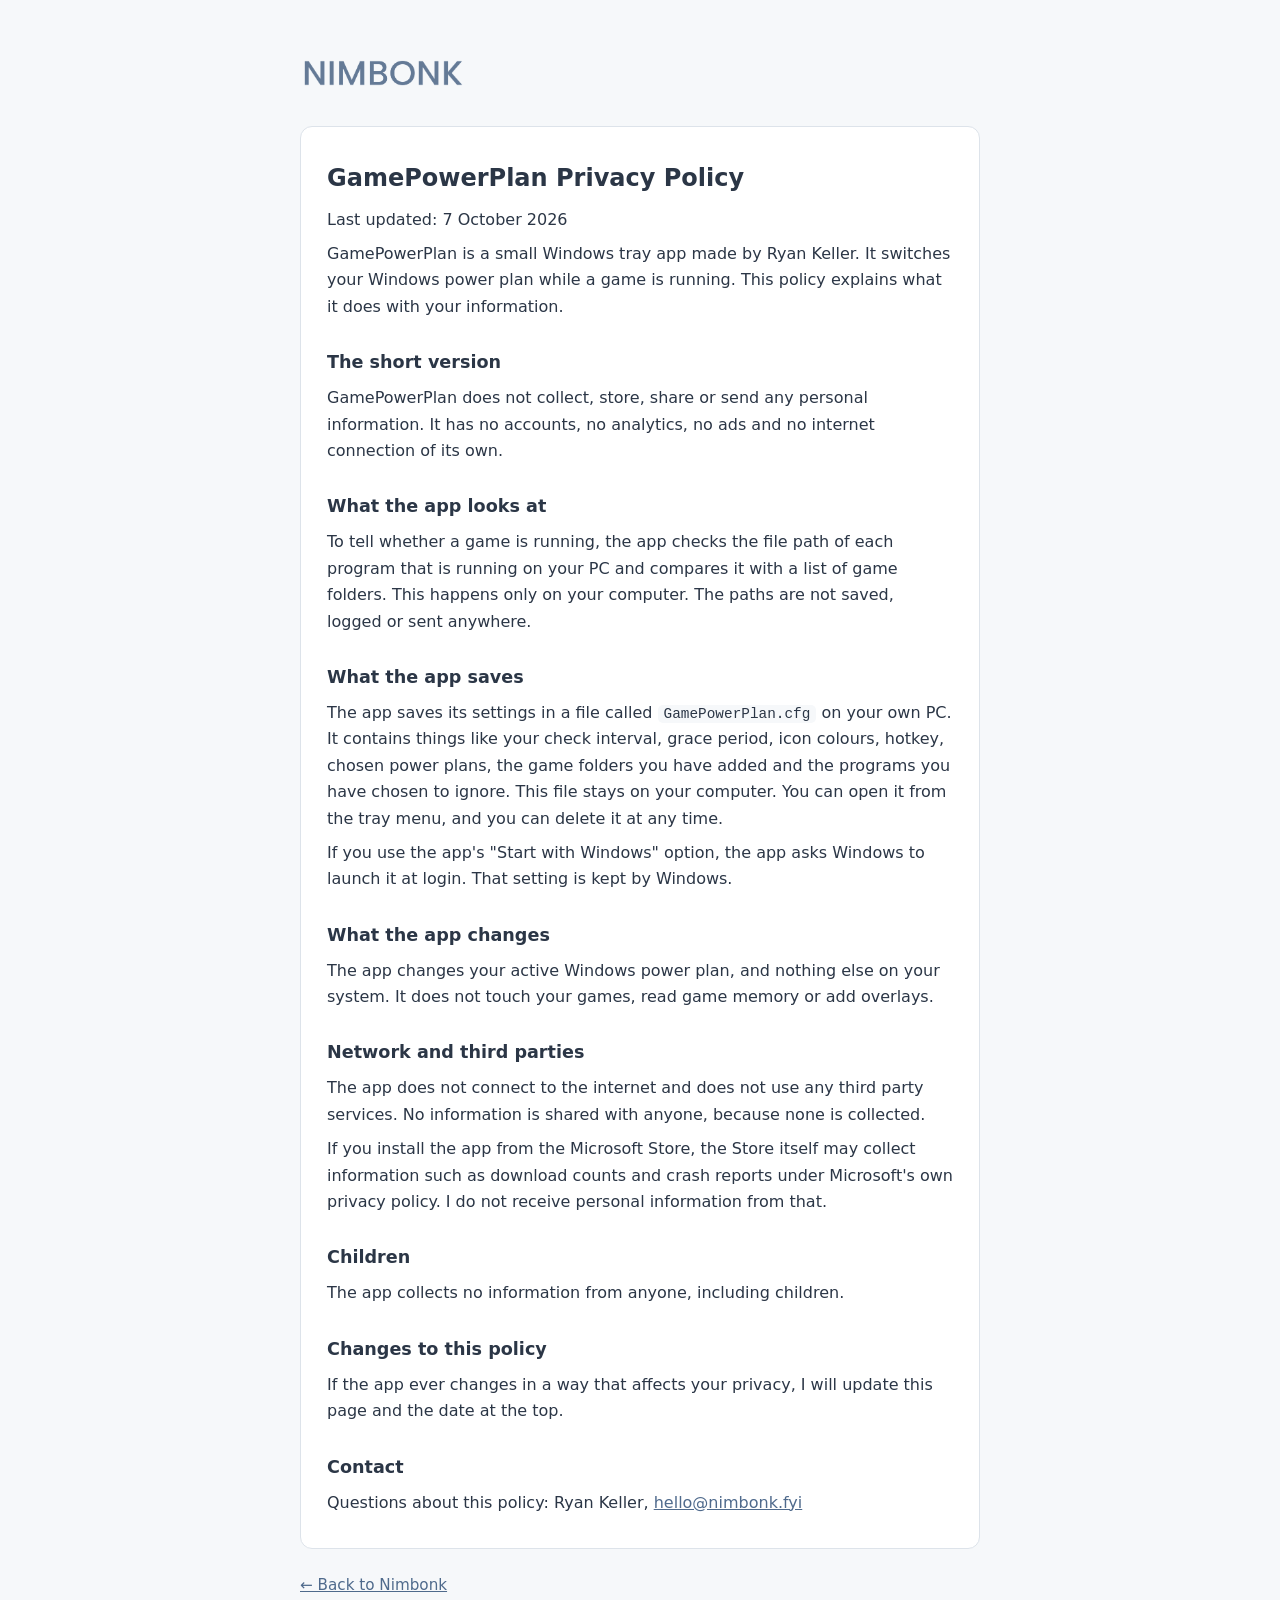
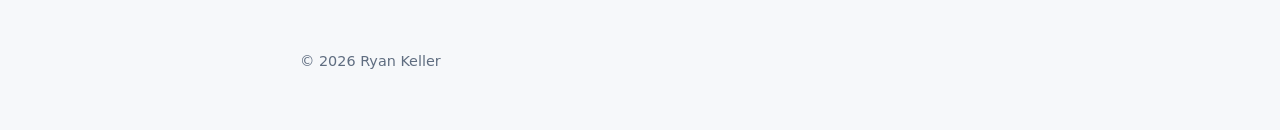
==== privacy/index.html @ 5664d85b "Add files via upload" ====
<!doctype html>
<html lang="en-GB">
<head>
<meta charset="utf-8">
<meta name="viewport" content="width=device-width,initial-scale=1">
<title>GamePowerPlan Privacy Policy | Nimbonk</title>
<link rel="icon" href="../assets/favicon.png">
<link rel="stylesheet" href="../assets/style.css">
</head>
<body>
<div class="wrap policy">
<header>
  <a href="../"><picture>
    <source srcset="../assets/nimbonk-dark.png" media="(prefers-color-scheme: dark)">
    <img class="logo" src="../assets/nimbonk-light.png" alt="Nimbonk">
  </picture></a>
</header>
<main>
<section class="card">
<h1>GamePowerPlan Privacy Policy</h1>
<p>Last updated: 7 October 2026</p>
<p>GamePowerPlan is a small Windows tray app made by Ryan Keller. It switches your Windows power plan while a game is running. This policy explains what it does with your information.</p>

<h2>The short version</h2>
<p>GamePowerPlan does not collect, store, share or send any personal information. It has no accounts, no analytics, no ads and no internet connection of its own.</p>

<h2>What the app looks at</h2>
<p>To tell whether a game is running, the app checks the file path of each program that is running on your PC and compares it with a list of game folders. This happens only on your computer. The paths are not saved, logged or sent anywhere.</p>

<h2>What the app saves</h2>
<p>The app saves its settings in a file called <code>GamePowerPlan.cfg</code> on your own PC. It contains things like your check interval, grace period, icon colours, hotkey, chosen power plans, the game folders you have added and the programs you have chosen to ignore. This file stays on your computer. You can open it from the tray menu, and you can delete it at any time.</p>
<p>If you use the app's "Start with Windows" option, the app asks Windows to launch it at login. That setting is kept by Windows.</p>

<h2>What the app changes</h2>
<p>The app changes your active Windows power plan, and nothing else on your system. It does not touch your games, read game memory or add overlays.</p>

<h2>Network and third parties</h2>
<p>The app does not connect to the internet and does not use any third party services. No information is shared with anyone, because none is collected.</p>
<p>If you install the app from the Microsoft Store, the Store itself may collect information such as download counts and crash reports under Microsoft's own privacy policy. I do not receive personal information from that.</p>

<h2>Children</h2>
<p>The app collects no information from anyone, including children.</p>

<h2>Changes to this policy</h2>
<p>If the app ever changes in a way that affects your privacy, I will update this page and the date at the top.</p>

<h2>Contact</h2>
<p>Questions about this policy: Ryan Keller, <a href="mailto:hello@nimbonk.fyi">hello@nimbonk.fyi</a></p>
</section>
<a class="back" href="../">&larr; Back to Nimbonk</a>
</main>
<footer>&copy; 2026 Ryan Keller</footer>
</div>
</body>
</html>
---- assets/style.css ----
:root{--bg:#f6f8fa;--card:#fff;--text:#2b3646;--muted:#5f6d80;--line:#dde3ea;--accent:#6b72a0;--link:#4f6a8c}
@media (prefers-color-scheme:dark){:root{--bg:#16181d;--card:#1d2027;--text:#e4e9ef;--muted:#9aa6b6;--line:#2b303a;--accent:#a3a9cf;--link:#a9bfdc}}
*{box-sizing:border-box}
body{margin:0;background:var(--bg);color:var(--text);font:16px/1.65 system-ui,-apple-system,"Segoe UI",Roboto,sans-serif}
.wrap{max-width:720px;margin:0 auto;padding:0 20px}
header{padding:56px 0 8px}
.logo{height:34px;width:auto;display:block}
.tag{margin:18px 0 0;color:var(--muted);font-size:1.1rem}
main{padding:28px 0 8px}
h2{font-size:.8rem;letter-spacing:.14em;text-transform:uppercase;color:var(--accent);margin:40px 0 14px;font-weight:600}
h1{font-size:1.5rem;margin:0 0 6px}
.card{background:var(--card);border:1px solid var(--line);border-radius:12px;padding:24px 26px}
.card p{margin:10px 0}
.card ul{margin:10px 0 14px;padding-left:20px}
.card li{margin:4px 0}
.row{display:flex;flex-wrap:wrap;gap:10px;margin-top:16px}
.btn{display:inline-block;padding:8px 16px;border-radius:8px;border:1px solid var(--line);color:var(--text);text-decoration:none;font-weight:500;font-size:.95rem}
.btn:hover{border-color:var(--accent)}
.btn.soon{color:var(--muted);cursor:default}
.btn.soon:hover{border-color:var(--line)}
a{color:var(--link)}
code{font:.9em ui-monospace,SFMono-Regular,Consolas,monospace;background:var(--bg);padding:1px 6px;border-radius:5px}
footer{padding:44px 0 56px;color:var(--muted);font-size:.9rem}
footer a{color:var(--muted)}
.policy h1{margin-top:8px}
.policy h2{text-transform:none;letter-spacing:0;font-size:1.1rem;color:var(--text);margin:28px 0 8px}
.policy p{margin:8px 0}
.back{display:inline-block;margin-top:24px;font-size:.95rem}
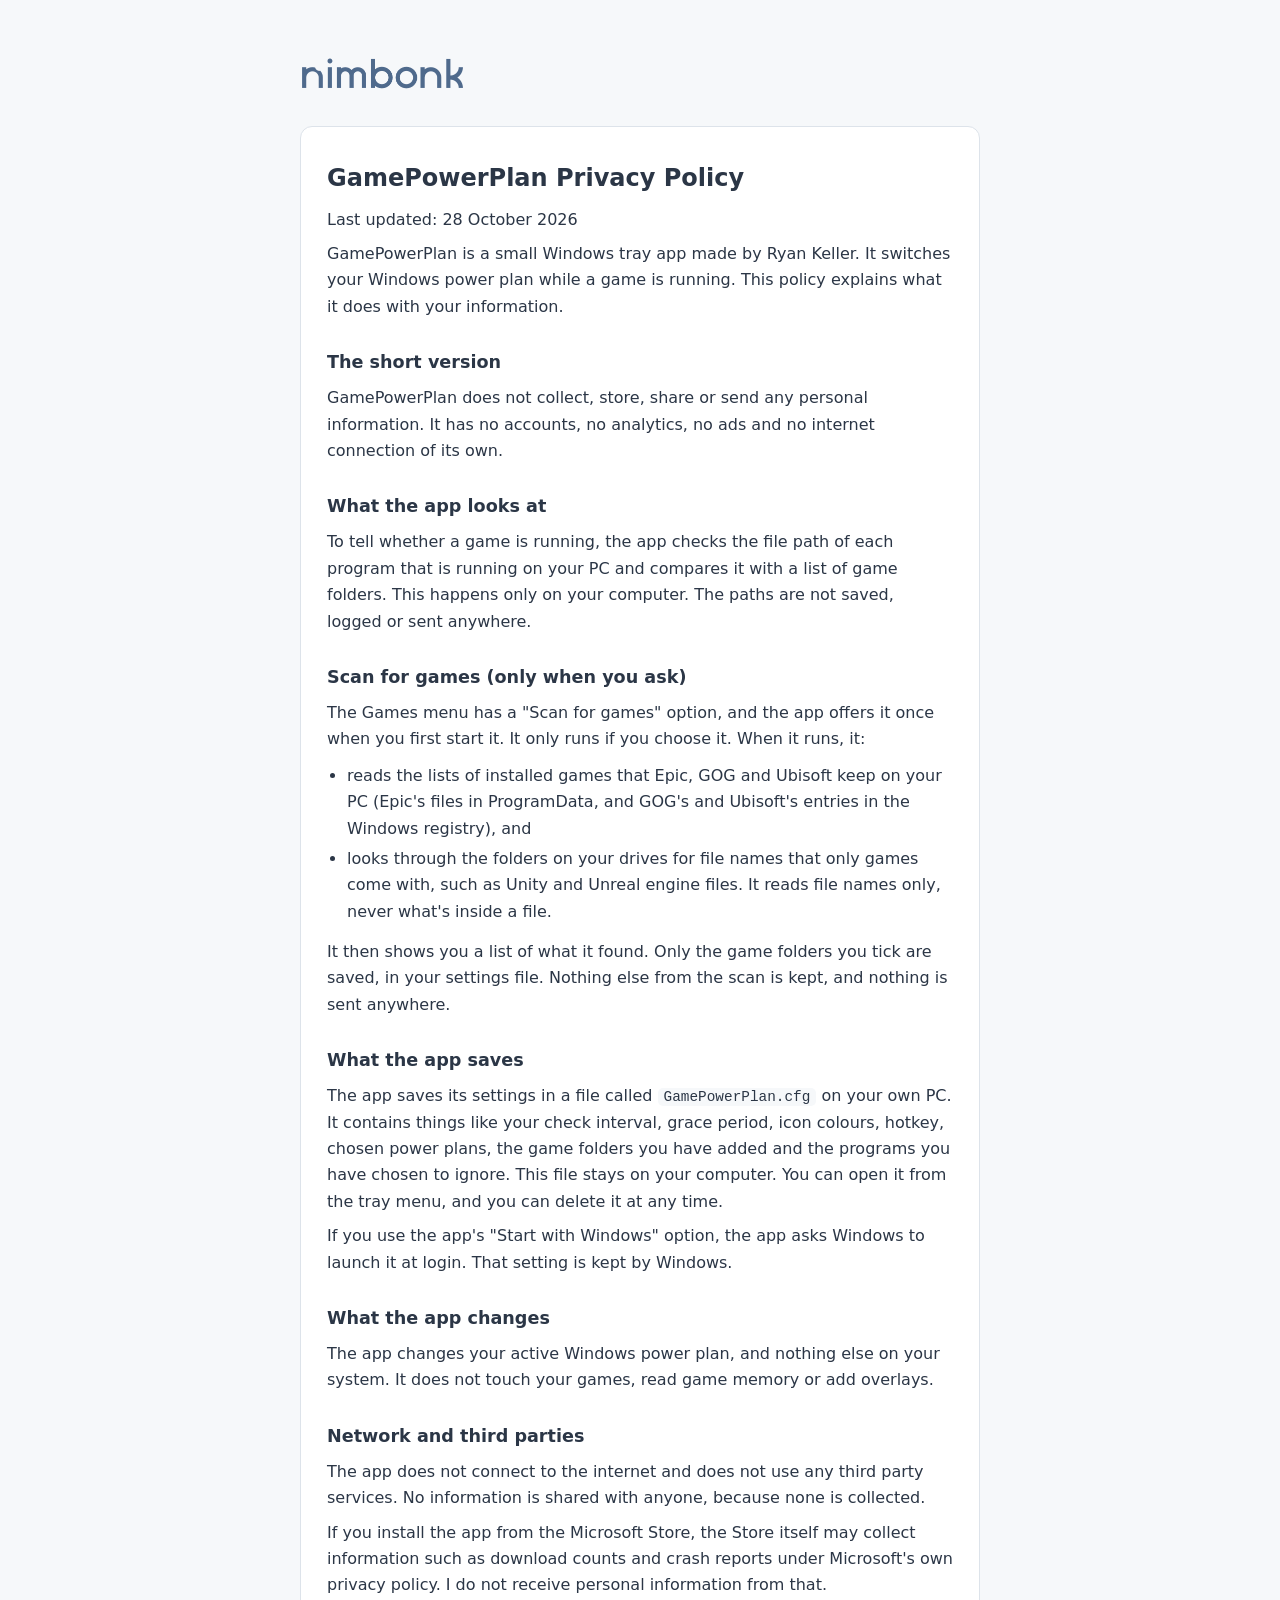
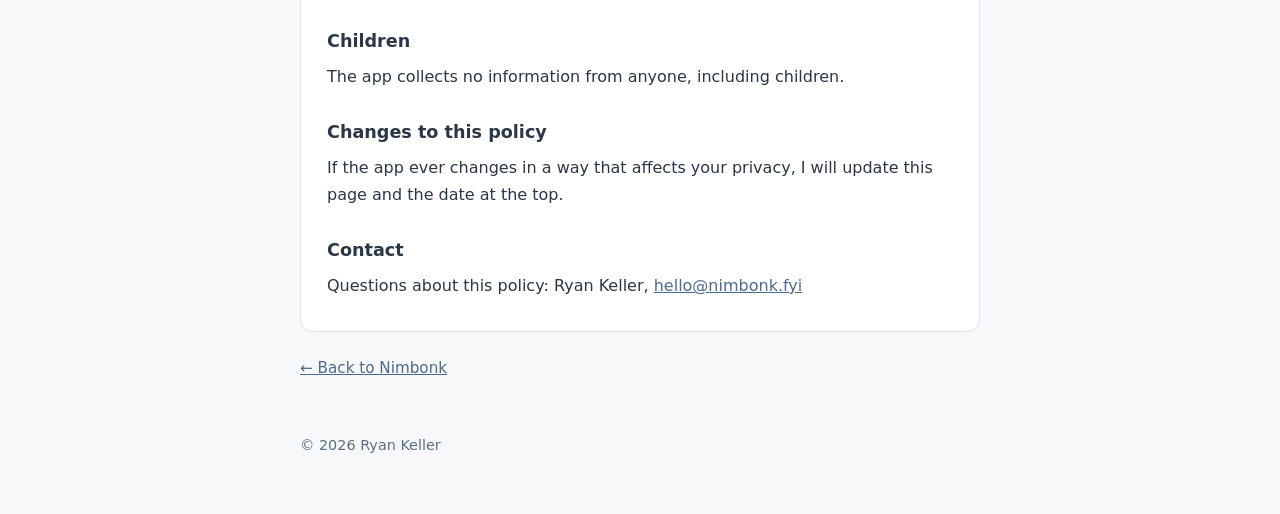
==== commit 80a09821: "Privacy policy: explain Scan for games" ====
--- a/privacy/index.html
+++ b/privacy/index.html
@@ -3,6 +3,7 @@
 <head>
 <meta charset="utf-8">
 <meta name="viewport" content="width=device-width,initial-scale=1">
+<meta name="color-scheme" content="light dark">
 <title>GamePowerPlan Privacy Policy | Nimbonk</title>
 <link rel="icon" href="../assets/favicon.png">
 <link rel="stylesheet" href="../assets/style.css">
@@ -18,7 +19,7 @@
 <main>
 <section class="card">
 <h1>GamePowerPlan Privacy Policy</h1>
-<p>Last updated: 7 October 2026</p>
+<p>Last updated: 28 October 2026</p>
 <p>GamePowerPlan is a small Windows tray app made by Ryan Keller. It switches your Windows power plan while a game is running. This policy explains what it does with your information.</p>
 
 <h2>The short version</h2>
@@ -26,6 +27,14 @@
 
 <h2>What the app looks at</h2>
 <p>To tell whether a game is running, the app checks the file path of each program that is running on your PC and compares it with a list of game folders. This happens only on your computer. The paths are not saved, logged or sent anywhere.</p>
+
+<h2>Scan for games (only when you ask)</h2>
+<p>The Games menu has a "Scan for games" option, and the app offers it once when you first start it. It only runs if you choose it. When it runs, it:</p>
+<ul>
+  <li>reads the lists of installed games that Epic, GOG and Ubisoft keep on your PC (Epic's files in ProgramData, and GOG's and Ubisoft's entries in the Windows registry), and</li>
+  <li>looks through the folders on your drives for file names that only games come with, such as Unity and Unreal engine files. It reads file names only, never what's inside a file.</li>
+</ul>
+<p>It then shows you a list of what it found. Only the game folders you tick are saved, in your settings file. Nothing else from the scan is kept, and nothing is sent anywhere.</p>
 
 <h2>What the app saves</h2>
 <p>The app saves its settings in a file called <code>GamePowerPlan.cfg</code> on your own PC. It contains things like your check interval, grace period, icon colours, hotkey, chosen power plans, the game folders you have added and the programs you have chosen to ignore. This file stays on your computer. You can open it from the tray menu, and you can delete it at any time.</p>
--- a/assets/style.css
+++ b/assets/style.css
@@ -9,6 +9,9 @@
 main{padding:28px 0 8px}
 h2{font-size:.8rem;letter-spacing:.14em;text-transform:uppercase;color:var(--accent);margin:40px 0 14px;font-weight:600}
 h1{font-size:1.5rem;margin:0 0 6px}
+h1.app{display:flex;align-items:center;gap:12px}
+h1.app img{width:36px;height:36px;flex:none}
+.demo{display:block;width:100%;height:auto;margin:14px 0 4px;border-radius:10px;border:1px solid var(--line);background:#12171F}
 .card{background:var(--card);border:1px solid var(--line);border-radius:12px;padding:24px 26px}
 .card p{margin:10px 0}
 .card ul{margin:10px 0 14px;padding-left:20px}
